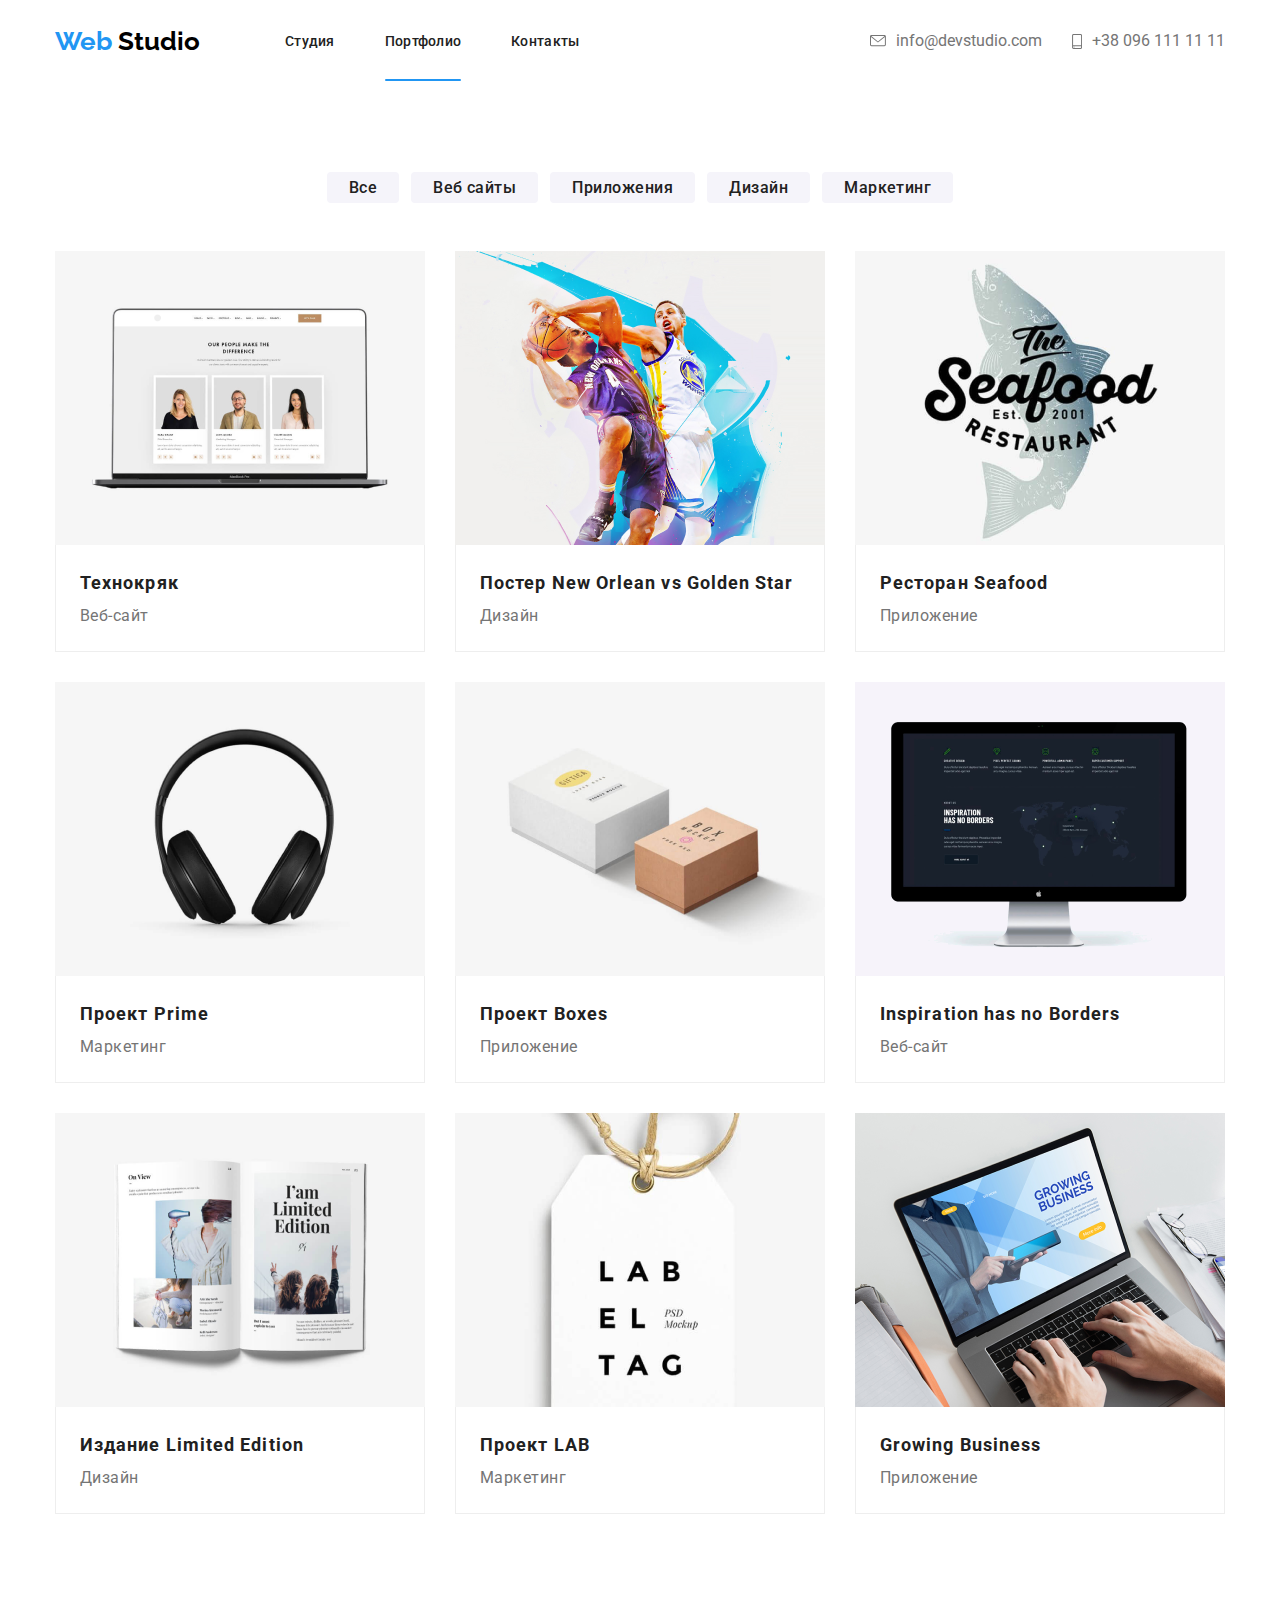
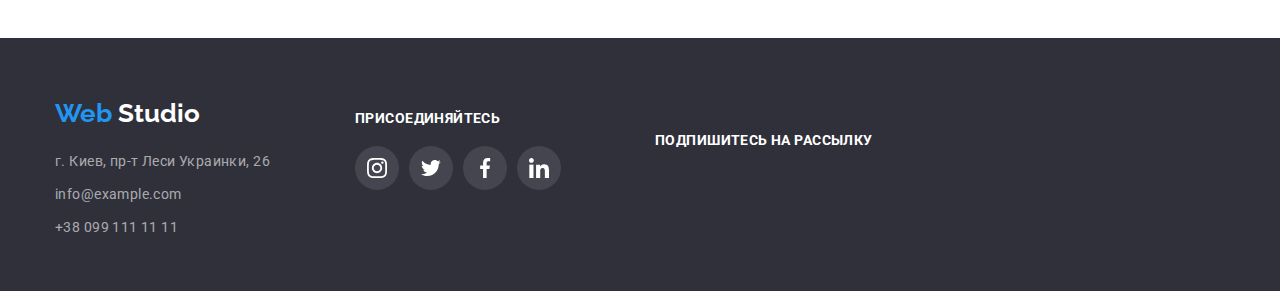
==== portfolio.html @ 468385b3 "создала новый репозиторий" ====
<!DOCTYPE html>
<html lang="en">
  <head>
    <meta charset="UTF-8" />
    <meta name="viewport" content="width=device-width, initial-scale=1.0" />
    <title>Portfolio</title>
    <link rel="stylesheet" href="./css/normalize.css" />
    <link rel="stylesheet" href="./css/style.css" />
    <link
      href="https://fonts.googleapis.com/css2?family=Raleway:wght@400;700&family=Roboto:wght@400;700&display=swap"
      rel="stylesheet"
    />
  </head>
  <body>
    <!-- site header -->
    <header>
      <div class="container header indent">
        <div class="header-logo">
          <div class="logo">
            <a href="/index.html">
              <span class="logo-web">Web</span>
              <span class="logo-st">Studio</span>
            </a>
          </div>
          <nav>
            <ul class="site-nav">
              <li class="item">
                <a href="../goit-markup-hw-05/index.html" class="link">Студия</a>
              </li>
              <li class="item">
                <a href="./portfolio.html" class="link curent">Портфолио</a>
              </li>
              <li class="item"><a href="" class="link">Контакты</a></li>
            </ul>
          </nav>
        </div>
        <div class="header-contact">
          <a class="link" href="mailto:info@devstudio.com">
            <!-- <img src="./image/envelope(hover).svg" alt="email" /> -->
            <svg class="icon-mail link">
              <use href="./sprite.svg#icon-mail"></use>
            </svg>
            <span>info@devstudio.com</span>
          </a>
          <a class="link" href="tel:+380961111111">
            <!-- <img src="./image/smartphone.svg" alt="tel" /> -->
            <svg class="icon-phone link">
              <use href="./sprite.svg#icon-smartphone"></use>
            </svg>
            <span>+38 096 111 11 11</span>
          </a>
        </div>
      </div>
    </header>
    <main>
      <div class="container">
        <nav class="hero-site">
          
              <a href="" class="link">Все</a>
            
              <a href="" class="link">Веб сайты</a>
           
              <a href="" class="link">Приложения</a>
           
              <a href="" class="link">Дизайн</a>
           
              <a href="" class="link">Маркетинг</a>
           
        </nav>
        
          <ul class="flex-container">
            <li class="title-depiction">
            <div class="flex-visible">
              
              <div class="text-depiction">
                Технокряк это современная площадка распространения коронавируса.
                Компании используют эту платформу для цифрового шпионажа и атак
                на защищённые сервера конкурентов
            </div>
              <div>
                <img src="./imagess/container1.png" alt="" />
              </div>
            </div>
            <div class="tehno-text">
              <div>Технокряк</div>
              <div class="text">Веб-сайт</div>
              </div>
            </li>
            <li class="title-depiction">
              <div class="flex-visible">
              <div class="text-depiction">
                Технокряк это современная площадка распространения коронавируса.
                Компании используют эту платформу для цифрового шпионажа и атак
                на защищённые сервера конкурентов
              </div>
              <div class="flex-img">
              <img src="./imagess/container2.png" alt="" />
              </div>
              </div>
              <div class="tehno-text">
              <div>Постер New Orlean vs Golden Star</div>
              <div class="text">Дизайн</div>
              </div>
            </li>
            <li class="title-depiction">
              <div class="flex-visible">
              <div class="text-depiction">
                Технокряк это современная площадка распространения коронавируса.
                Компании используют эту платформу для цифрового шпионажа и атак
                на защищённые сервера конкурентов
              </div>
              <div class="flex-img">
              <img src="./imagess/container3.png" alt="" />
              </div>
              </div>
              <div class="tehno-text">
              <div>Ресторан Seafood</div>
              <div class="text">Приложение</div>
              </div>
            </li>
            <li class="title-depiction">
              <div class="flex-visible">
              <div class="text-depiction">
                Технокряк это современная площадка распространения коронавируса.
                Компании используют эту платформу для цифрового шпионажа и атак
                на защищённые сервера конкурентов
              </div>
              <div class="flex-img">
              <img src="./imagess/container4.png" alt="" />
              </div>
              </div>
              <div class="tehno-text">
              <div>Проект Prime</div>
              <div class="text">Маркетинг</div>
              </div>
            </li>
            <li class="title-depiction">
              <div class="flex-visible">
              <div class="text-depiction">
                Технокряк это современная площадка распространения коронавируса.
                Компании используют эту платформу для цифрового шпионажа и атак
                на защищённые сервера конкурентов
              </div>
              <div class="flex-img">
              <img src="./imagess/container5.png" alt="" />
              </div>
              </div>
              <div class="tehno-text">
              <div>Проект Boxes</div>
              <div class="text">Приложение</div>
              </div>
            </li>
            <li class="title-depiction">
              <div class="flex-visible">
              <div class="text-depiction">
                Технокряк это современная площадка распространения коронавируса.
                Компании используют эту платформу для цифрового шпионажа и атак
                на защищённые сервера конкурентов
              </div>
              <div class="flex-img">
              <img src="./imagess/container6.png" alt="" />
              </div>
              </div>
              <div class="tehno-text">
              <div>Inspiration has no Borders</div>
              <div class="text">Веб-сайт</div>
              </div>
            </li>
            <li class="title-depiction">
              <div class="flex-visible">
              <div class="text-depiction">
                Технокряк это современная площадка распространения коронавируса.
                Компании используют эту платформу для цифрового шпионажа и атак
                на защищённые сервера конкурентов
              </div>
              <div class="flex-img">
              <img src="./imagess/container7.png" alt="" />
              </div>
              </div>
              <div class="tehno-text">
              <div>Издание Limited Edition</div>
              <div class="text">Дизайн</div>
              </div>
            </li>
            <li class="title-depiction">
              <div class="flex-visible">
              <div class="text-depiction">
                Технокряк это современная площадка распространения коронавируса.
                Компании используют эту платформу для цифрового шпионажа и атак
                на защищённые сервера конкурентов
              </div>
              <div class="flex-img">
              <img src="./imagess/container8.png" alt="" />
              </div>
              </div>
              <div class="tehno-text">
              <div>Проект LAB</div>
              <div class="text">Маркетинг</div>
              </div>
            </li>
            <li class="title-depiction">
              <div class="flex-visible">
              <div class="text-depiction">
                Технокряк это современная площадка распространения коронавируса.
                Компании используют эту платформу для цифрового шпионажа и атак
                на защищённые сервера конкурентов
              </div>
              <div class="flex-img">
              <img src="./imagess/container9.png" alt="" />
              </div>
              </div>
              <div class="tehno-text">
              <div>Growing Business</div>
              <div class="text">Приложение</div>
              </div>
            </li>
          </ul>
        
      </div>
    </main>
    <!-- footer -->
        <footer class="footer">
          <div class="container footer-nav">
            <div class="footer-style">
        
              <div class="logo-footer">
                <div class="logo-bottom">
                  <a href="/index.html">
                    <span class="logo-web">Web</span>
                    <span class="logo-styd">Studio</span>
                  </a>
                </div>
                <ul class="footer-address">
                  <li>
                    <address class="address">
                      г. Киев, пр-т Леси Украинки, 26
                    </address>
                  </li>
                  <li>
                    <a href="mailto:info@example.com" class="connect">info@example.com</a>
                  </li>
                  <li>
                    <a href="tel:+380991111111" class="connect">+38 099 111 11 11</a>
                  </li>
                </ul>
              </div>
              <div>
                <p class="title-connect ">присоединяйтесь</p>
                <ul class="footer-address-item">
                  <li class="item-footer">
                    <a href="https://www.instagram.com/?hl=ru" target="_blank">
                      <svg class="icon">
                        <use href="./sprite.svg#icon-instagram"></use>
                      </svg>
                      <!-- <img src="./image/instagram.svg" alt="instagram"/> -->
                    </a>
                  </li>
                  <li class="item-footer">
                    <a href="https://twitter.com/explore" target="_blank">
                      <svg class="icon">
                        <use href="./sprite.svg#icon-twitter"></use>
                      </svg>
                      <!-- <img src="./image/Twiter.svg" alt="Twitter"/> -->
                    </a>
                  </li>
                  <li class="item-footer">
                    <a href="https://facebook.com" target="_blank">
                      <svg class="icon">
                        <use href="./sprite.svg#icon-facebook"></use>
                      </svg>
                      <!-- <img src="./image/FB.svg" alt="FB" /> -->
                    </a>
                  </li>
                  <li class="item-footer">
        
                    <a href="https://www.linkedin.com/" target="_blank">
                      <svg class="icon">
                        <use href="./sprite.svg#icon-linkedin"></use>
                      </svg>
                      <!-- <img src="./image/in.svg" alt="in"/> -->
                    </a>
                  </li>
                </ul>
              </div>
        
              <div class="subscription">
                <p class="title-connect ">Подпишитесь на рассылку</ps>
        
              </div>
            </div>
          </div>
        </footer>

  </body>
</html>
---- css/style.css ----
:root {
  --title-text-color: #212121;
  --text-color: #757575;
  --link-text-color: #2196f3;
  --bcg-color: rgba(166, 168, 184, 0.8);
  --bcg-btn-color: #2196f3;
  --text-white-color: #ffffff;
  --text-black-color: #000000;
  --bcg-color-grey: rgba(47, 48, 58, 0.8);
}
html {
  box-sizing: border-box;
}
*,
*::before,
*::after {
  box-sizing: inherit;
}
body {
  font-family: Roboto;
  color: var(--text-white-color);
  margin: 0;
}
.p {
  margin: 0;
}

.container {
  width: 1200px;
  padding-left: 15px;
  padding-right: 15px;
  margin: 0 auto;
}
ul {
  list-style: none;
  margin: 0 auto;
  padding: 0;
}
a {
  text-decoration: none;
}
.link {
  text-decoration: none;
}
/*logo  */
.header {
  display: flex;
  align-items: center;
}
.header-logo {
  display: flex;
  align-items: center;
}

.logo {
  font: bold 26px/31px Raleway, serif;
}
.logo :hover,
.logo :focus {
  text-decoration: underline var(--link-text-color);
}
.logo-web {
  color: var(--link-text-color);
}
.logo-st {
  color: var(--text-black-color);
}

.site-nav {
  margin-left: 85px;
  margin-top: 32px;
  display: flex;
}
.site-nav .link {
  color: var(--title-text-color);
  font: 500 14px/16px Roboto, serif;
  letter-spacing: 0.02em;
  display: block;

  padding-bottom: 32px;
  position: relative;
}
.site-nav .item + .item {
  margin-left: 50px;
}
.site-nav .link::after,
.site-nav .link::after {
  content: '';

  bottom: 0;
  left: 0;
  width: 100%;
  height: 2px;
  position: absolute;
  background-color: var(--link-text-color);
  border-radius: 20px;
  opacity: 0;
  transition: opacity 250ms cubic-bezier(0.4, 0, 0.2, 1);
}
.site-nav .curent::after,
.site-nav .curent::after {
  content: '';
  bottom: 0;
  left: 0;
  width: 100%;
  height: 2px;
  position: absolute;
  background-color: var(--link-text-color);
  border-radius: 20px;
  opacity: 1;
}
.site-nav .link:hover::after,
.site-nav .link:focus::after {
  opacity: 1;
}
/* commun-nav */
.header-contact {
  display: flex;
  margin-top: 32px;
  margin-bottom: 32px;
  align-items: center;
  margin-left: auto;
}
.header-contact .link {
  display: flex;
  align-items: center;
  color: var(--text-color);
  transition: color 250ms cubic-bezier(0.4, 0, 0.2, 1),
    fill 250ms cubic-bezier(0.4, 0, 0.2, 1);
}
.header-contact .link + .link {
  margin-left: 30px;
}

.header-contact .link:hover,
.header-contact .link:focus {
  color: var(--link-text-color);
  fill: var(--link-text-color);
}
.link:hover .icon-mail,
.link:focus .icon-mail {
  fill: var(--link-text-color);
}
.link:hover .icon-phone,
.link:focus .icon-phone {
  fill: var(--link-text-color);
}
/* svg-icon */
.icon-mail {
  width: 16px;
  height: 12px;
  margin-right: 10px;
  fill: var(--text-color);
}

.icon-phone {
  width: 10px;
  height: 15px;
  margin-right: 10px;
  fill: var(--text-color);
}
/* site-nav */
.main-section {
  max-width: 100%;
  margin: 0 auto;
}
/* HERO */

.hero {
  position: relative;
  min-height: 600px;
  max-width: 1600px;
  margin-left: auto;
  margin-right: auto;
  text-align: center;
  margin-bottom: 94px;
  background-image: linear-gradient(
      to right,
      rgba(47, 48, 58, 0.8),
      rgba(47, 48, 58, 0.8)
    ),
    url(../image/Headerimg.jpg);
  background-size: cover;
  background-repeat: no-repeat;
  background-position: center;
}

.hero .title {
  color: var(--text-white-color);
  font: 900 44px/60px Roboto, serif;
  letter-spacing: 0.06em;
  text-transform: uppercase;
  position: absolute;
  top: 40%;
  left: 50%;
  transform: translate(-50%, -50%);
  text-align: center;
}

.hero .link {
  color: var(--text-white-color);
  font: bold 16px/30px Roboto, serif;
  padding: 10px 32px;
  border-radius: 4px;
  letter-spacing: 0.06em;
  position: absolute;
  bottom: 25%;
  left: 50%;

  transform: translate(-50%, -50%);
  background-color: var(--link-text-color);
}
.hero-img {
  max-width: 100%;
}
/* description of solutions */
.features {
  margin-bottom: 94px;
  /* height: 251px; */
}
.features-item,
.feature-doing-item,
.features-team-item,
.customers-item,
.footer-address-item,
.hero-site-item {
  display: flex;
}
.features-item .item + .item,
.feature-doing-item .item + .item,
.features-team-item .item + .item,
.customers-item .item + .item {
  margin-left: 30px;
}
.features-icon {
  width: 270px;
  height: 120px;
  left: 215px;
  top: 774px;
  background: #f5f4fa;
  border-radius: 4px;
  margin-bottom: 30px;
  padding: 25px 102px;
}
.features-doing .title,
.features-team .title,
.customers .title {
  font: bold 36px/42px Roboto, serif;
  letter-spacing: 0.03em;
  color: var(--title-text-color);
  text-align: center;
}

.features .title {
  font: bold 14px/16px Roboto, serif;
  letter-spacing: 0.03em;
  text-transform: uppercase;
  color: var(--title-text-color);
  width: 270px;
  margin-bottom: 10px;
}
.features .text {
  color: var(--text-color);
  line-height: 24px;
  font-size: 14px;
  width: 270px;
  letter-spacing: 0.03em;
}

/* our doin */

/* .hero, */
.features,
.features-doing,
.features-team,
.customers {
  margin: 0px;
  margin-bottom: 94px;
  padding: 0;
  position: relative;
}
.images {
  display: block;
}
.feature-doing-item .item {
  position: relative;
  height: 100%;
}
.features-doing .link {
  font: bold 14px/16px Roboto, serif;
  font-family: Roboto;
  letter-spacing: 0.03em;
  text-transform: uppercase;
  color: var(--text-white-color);
  background-color: var(--bcg-color-grey);

  width: 370px;
  height: 70px;
  display: flex;
  justify-content: center;
  align-items: center;
  position: absolute;
  bottom: 0;
  left: 0;
}

.link-item {
  text-decoration: none;
  width: 370px;
  height: 294px;
}

/* our team */
.section-team {
  display: flex;
  justify-content: center;
  max-width: 100%;
  height: 702px;
  margin: 0 auto;
  background: #f5f4fa;
}
.section-team-work {
  box-shadow: 0px 2px 1px rgba(0, 0, 0, 0.2), 0px 1px 1px rgba(0, 0, 0, 0.14),
    0px 1px 3px rgba(0, 0, 0, 0.12);
  border-radius: 0px 0px 4px 4px;
}
.section-team-work + .section-team-work {
  margin-left: 30px;
}
.features-team {
  font: normal 16px/19px Roboto, serif;
  text-align: center;
  letter-spacing: 0.03em;
  color: var(--title-text-color);
}
.features-team .name {
  margin: 0 auto;
  padding-top: 30px;
  padding-bottom: 10px;
  font-weight: 500;
}
.features-team .profession {
  margin-top: 10px;
  color: var(--text-color);
}
.features-team .link {
  color: #afb1b8;
}
.features-team .link:hover {
  color: var(--link-text-color);
}
.list-icon {
  display: flex;
  margin-top: 16px;
  padding-bottom: 24px;
  justify-content: center;
}
.list-icon-item {
  width: 44px;
  height: 44px;
  border-radius: 50%;
  display: flex;
  align-items: center;
  justify-content: center;
  transition: color 250ms cubic-bezier(0.4, 0, 0.2, 1),
    fill 250ms cubic-bezier(0.4, 0, 0.2, 1),
    background-color 250ms cubic-bezier(0.4, 0, 0.2, 1),
    border-radius 250ms cubic-bezier(0.4, 0, 0.2, 1);
}
.list-icon-item:hover,
.list-icon-item:focus {
  width: 44px;
  height: 44px;
  border-radius: 50%;
  background-color: var(--bcg-btn-color);
  fill: var(--text-white-color);
}
.icon {
  width: 20px;
  height: 20px;
  fill: #afb1b8;
  display: flex;
  align-items: center;
  justify-content: center;
}
.list-icon-item:hover .icon,
.list-icon-item:focus .icon {
  fill: var(--text-white-color);
}
.list-icon-item + .list-icon-item {
  margin-left: 10px;
}
/* customers */
.customers-item .link {
  border: 1px solid #afb1b8;
  border-radius: 4px;
  width: 170px;
  height: 90px;
  display: flex;
  align-items: center;
  justify-content: center;
}
/* .customers-item .link {
  color: var(--link-text-color);
  width: 170px;
  height: 90px;
} */
.customers-item .link:hover,
.customers-item .link:focus {
  border: 1px solid #2196f3;
  border-radius: 4px;
  color: var(--link-text-color);
  fill: var(--link-text-color);
}
.link:hover .icon-customer,
.link:focus .icon-customer {
  fill: var(--link-text-color);
}
.icon-customer {
  fill: #afb1b8;
  transition: color 250ms cubic-bezier(0.4, 0, 0.2, 1),
    fill 250ms cubic-bezier(0.4, 0, 0.2, 1);
}

.icon-customer.one {
  width: 44px;
  height: 49px;
}
.icon-customer.two {
  width: 40px;
  height: 52px;
}
.icon-customer.three {
  width: 41px;
  height: 43px;
}
.icon-customer.four {
  width: 80px;
  height: 42px;
}
.icon-customer.five {
  width: 59px;
  height: 47px;
}
.icon-customer.six {
  width: 88px;
  height: 45px;
}
/* footer */
.footer {
  max-width: 100%;
  height: 253px;
  margin: 0 auto;
  background-color: #2f303a;
}
.footer-style {
  display: flex;
  align-items: center;
}

.logo-footer {
  display: block;
  margin-top: 60px;
}
.logo-bottom {
  margin-bottom: 20px;
  font: bold 26px/31px Raleway, serif;
}
.logo-bottom:hover,
.logo-bottoms:focus {
  text-decoration: underline var(--link-text-color);
}
.footer-address {
  width: 231px;
  margin-right: 69px;
}
.logo-styd,
.address {
  color: var(--text-white-color);
}

.connect,
.address {
  font: normal 14px/24px Roboto, serif;
  letter-spacing: 0.03em;
  color: rgba(255, 255, 255, 0.6);
  text-decoration: none;
  margin-bottom: 9px;
  display: flex;
  align-items: center;
}

.title-connect {
  font: bold 14px/16px Roboto, serif;
  letter-spacing: 0.03em;
  text-transform: uppercase;
  color: var(--text-white-color);
  margin-bottom: 20px;
  display: flex;
  align-items: center;
}
.footer-address-item .item-footer + .item-footer {
  margin-left: 10px;
}
.subscription {
  display: flex;
  align-items: center;
  margin-left: 94px;
}
.item-footer {
  width: 44px;
  height: 44px;
  display: flex;
  align-items: center;
  justify-content: center;
  background: rgba(255, 255, 255, 0.1);
  border-radius: 50%;

  transition: background-color 250ms cubic-bezier(0.4, 0, 0.2, 1),
    border-radius 250ms cubic-bezier(0.4, 0, 0.2, 1);
}
.item-footer .icon {
  fill: var(--text-white-color);
}
.item-footer:hover,
.item-footer:focus {
  border-radius: 50%;
  background-color: var(--bcg-btn-color);
  fill: var(--text-white-color);
}

/* portfolio.css */
.hero-site {
  text-align: center;
  margin-bottom: 50px;
}
.hero-site .link {
  color: var(--title-text-color);
  font: 500 16px/26px Roboto, serif;
  letter-spacing: 0.03em;
  justify-content: center;
  margin-bottom: 34px;
  background-color: #f5f4fa;
  border-radius: 4px;
  padding: 6px 22px;

  transition: color 250ms cubic-bezier(0.4, 0, 0.2, 1),
    fill 250ms cubic-bezier(0.4, 0, 0.2, 1),
    background-color 250ms cubic-bezier(0.4, 0, 0.2, 1);
}
.hero-site .link + .link {
  margin-left: 8px;
}
.indent {
  margin-bottom: 93px;
}

.hero-site .link:hover,
.hero-site .link:focus {
  color: var(--text-white-color);
  background-color: var(--bcg-btn-color);
}
.title-depiction {
  font: bold 18px/36px Roboto, serif;
  letter-spacing: 0.06em;
  color: var(--title-text-color);
  margin-bottom: 30px;
  overflow: hidden;
  width: 370px;
  margin-right: 30px;
  box-shadow: none;
  transition: box-shadow 250ms cubic-bezier(0.4, 0, 0.2, 1);
}
.flex-visible {
  position: relative;
  overflow: hidden;
  height: 294px;
}

.text-depiction {
  font: normal 18px/28px Roboto, serif;
  letter-spacing: 0.03em;
  width: 370px;
  height: 294px;
  text-align: center;
  display: flex;
  align-items: center;
  position: absolute;
  transform: translateY(100%);
  background: rgba(33, 150, 243, 0.9);
  color: var(--text-white-color);
  cursor: pointer;
  transition: transform 250ms cubic-bezier(0.4, 0, 0.2, 1);
}
.title-depiction:hover .text-depiction,
.title-depiction:focus .text-depiction {
  transform: translateY(0);
  cursor: pointer;
}

.title-depiction .text {
  font: normal 16px/30px Roboto, serif;
  letter-spacing: 0.03em;
  color: var(--text-color);
}
.title-depiction:hover,
.title-depiction:focus {
  cursor: pointer;
  box-shadow: 1px 4px 6px rgba(0, 0, 0, 0.16), 0px 4px 4px rgba(0, 0, 0, 0.06),
    0px 1px 1px rgba(0, 0, 0, 0.12);
}
.flex-container {
  display: flex;
  flex-wrap: wrap;
  max-width: 100%;
  margin-left: auto;
  margin-right: auto;
  margin-bottom: 94px;
}

.title-depiction:nth-child(3n) {
  margin-right: 0px;
}
.tehno-text {
  padding-top: 20px;
  padding-left: 24px;
  padding-bottom: 20px;
  border-bottom: 1px solid #eeeeee;
  border-right: 1px solid #eeeeee;
  border-left: 1px solid #eeeeee;
}
.curent {
}
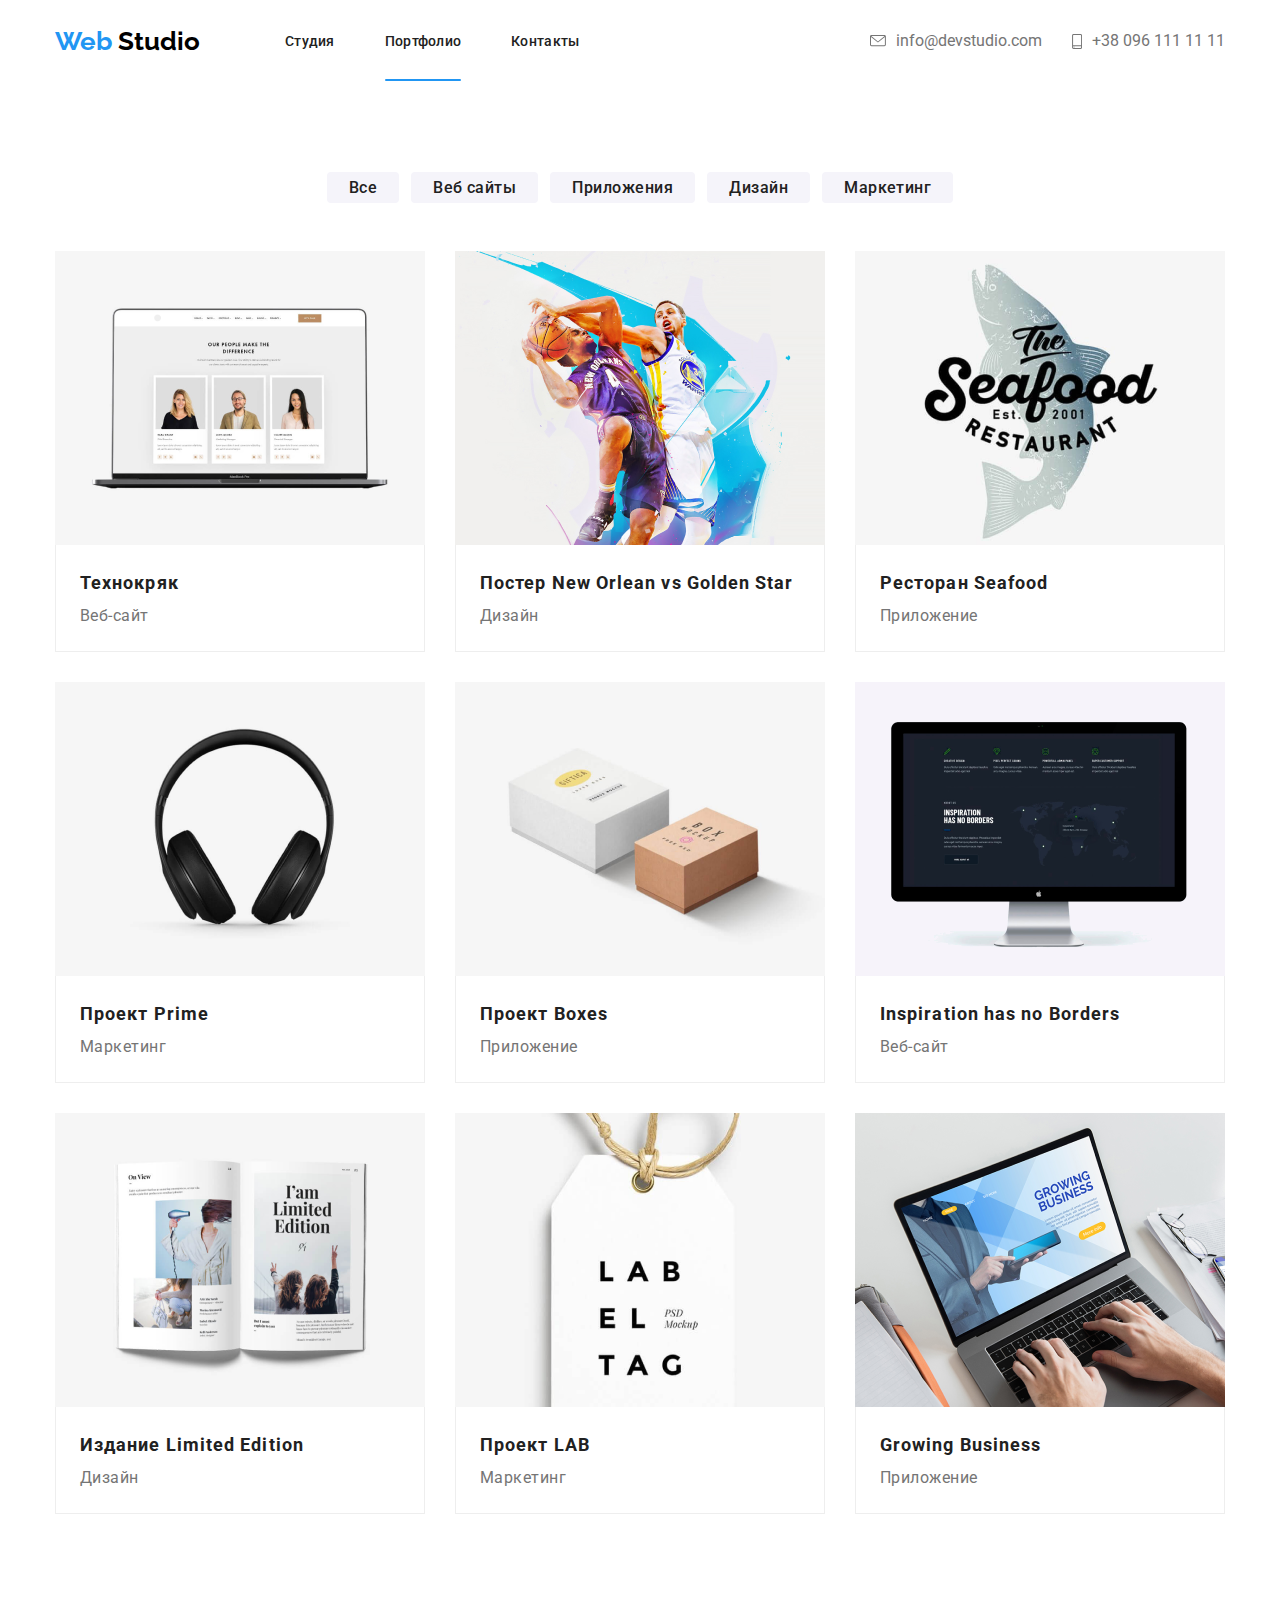
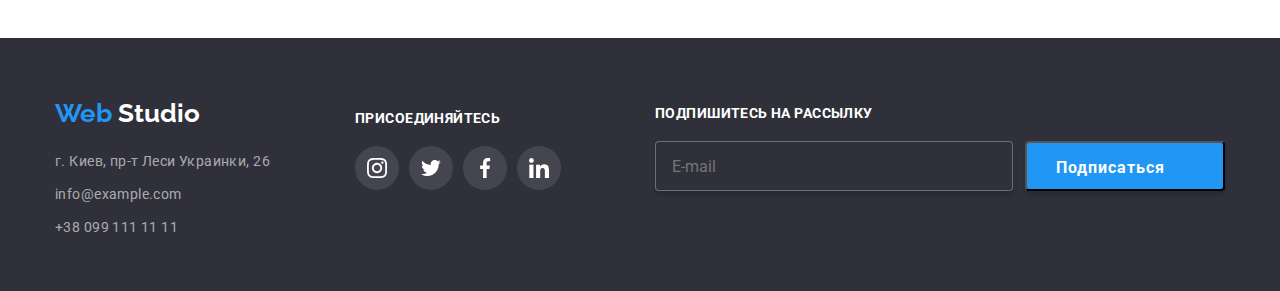
==== commit 66cfc42d: "сделала модалку" ====
--- a/portfolio.html
+++ b/portfolio.html
@@ -219,77 +219,89 @@
       </div>
     </main>
     <!-- footer -->
-        <footer class="footer">
-          <div class="container footer-nav">
-            <div class="footer-style">
-        
-              <div class="logo-footer">
-                <div class="logo-bottom">
-                  <a href="/index.html">
-                    <span class="logo-web">Web</span>
-                    <span class="logo-styd">Studio</span>
-                  </a>
+          <footer class="footer">
+            <div class="container footer-nav">
+              <div class="footer-style">
+          
+                <div class="logo-footer">
+                  <div class="logo-bottom">
+                    <a href="/index.html">
+                      <span class="logo-web">Web</span>
+                      <span class="logo-styd">Studio</span>
+                    </a>
+                  </div>
+                  <ul class="footer-address">
+                    <li>
+                      <address class="address">
+                        г. Киев, пр-т Леси Украинки, 26
+                      </address>
+                    </li>
+                    <li>
+                      <a href="mailto:info@example.com" class="connect">info@example.com</a>
+                    </li>
+                    <li>
+                      <a href="tel:+380991111111" class="connect">+38 099 111 11 11</a>
+                    </li>
+                  </ul>
                 </div>
-                <ul class="footer-address">
-                  <li>
-                    <address class="address">
-                      г. Киев, пр-т Леси Украинки, 26
-                    </address>
-                  </li>
-                  <li>
-                    <a href="mailto:info@example.com" class="connect">info@example.com</a>
-                  </li>
-                  <li>
-                    <a href="tel:+380991111111" class="connect">+38 099 111 11 11</a>
-                  </li>
-                </ul>
-              </div>
-              <div>
-                <p class="title-connect ">присоединяйтесь</p>
-                <ul class="footer-address-item">
-                  <li class="item-footer">
-                    <a href="https://www.instagram.com/?hl=ru" target="_blank">
-                      <svg class="icon">
-                        <use href="./sprite.svg#icon-instagram"></use>
+                <div>
+                  <p class="title-connect ">присоединяйтесь</p>
+                  <ul class="footer-address-item">
+                    <li class="item-footer">
+                      <a href="https://www.instagram.com/?hl=ru" target="_blank">
+                        <svg class="icon">
+                          <use href="./sprite.svg#icon-instagram"></use>
+                        </svg>
+          
+                      </a>
+                    </li>
+                    <li class="item-footer">
+                      <a href="https://twitter.com/explore" target="_blank">
+                        <svg class="icon">
+                          <use href="./sprite.svg#icon-twitter"></use>
+                        </svg>
+          
+                      </a>
+                    </li>
+                    <li class="item-footer">
+                      <a href="https://facebook.com" target="_blank">
+                        <svg class="icon">
+                          <use href="./sprite.svg#icon-facebook"></use>
+                        </svg>
+          
+                      </a>
+                    </li>
+                    <li class="item-footer">
+          
+                      <a href="https://www.linkedin.com/" target="_blank">
+                        <svg class="icon">
+                          <use href="./sprite.svg#icon-linkedin"></use>
+                        </svg>
+          
+                      </a>
+                    </li>
+                  </ul>
+                </div>
+          
+                <div class="subscription">
+                  <p class="title-connect ">Подпишитесь на рассылку</ps>
+                  <form>
+                    <div class="form-field-footer">
+                      <label class="form-field-mail" for="mail"></label>
+                      <input type="email" name="mail" id="mail" placeholder="E-mail" />
+          
+                      <button class="form-field-button" type="submit">Подписаться</button>
+                      <svg class="button-svg">
+                        <use href="./sprite.svg#icon-iconsend"></use>
+          
                       </svg>
-                      <!-- <img src="./image/instagram.svg" alt="instagram"/> -->
-                    </a>
-                  </li>
-                  <li class="item-footer">
-                    <a href="https://twitter.com/explore" target="_blank">
-                      <svg class="icon">
-                        <use href="./sprite.svg#icon-twitter"></use>
-                      </svg>
-                      <!-- <img src="./image/Twiter.svg" alt="Twitter"/> -->
-                    </a>
-                  </li>
-                  <li class="item-footer">
-                    <a href="https://facebook.com" target="_blank">
-                      <svg class="icon">
-                        <use href="./sprite.svg#icon-facebook"></use>
-                      </svg>
-                      <!-- <img src="./image/FB.svg" alt="FB" /> -->
-                    </a>
-                  </li>
-                  <li class="item-footer">
-        
-                    <a href="https://www.linkedin.com/" target="_blank">
-                      <svg class="icon">
-                        <use href="./sprite.svg#icon-linkedin"></use>
-                      </svg>
-                      <!-- <img src="./image/in.svg" alt="in"/> -->
-                    </a>
-                  </li>
-                </ul>
-              </div>
-        
-              <div class="subscription">
-                <p class="title-connect ">Подпишитесь на рассылку</ps>
-        
+          
+                    </div>
+                  </form>
+                </div>
               </div>
             </div>
-          </div>
-        </footer>
+          </footer>
 
   </body>
 </html>
--- a/css/style.css
+++ b/css/style.css
@@ -20,6 +20,10 @@
   font-family: Roboto;
   color: var(--text-white-color);
   margin: 0;
+}
+.disable-scroll {
+  /* overflow: hidden; */
+  padding-right: 17px;
 }
 .p {
   margin: 0;
@@ -503,7 +507,7 @@
   margin-left: 10px;
 }
 .subscription {
-  display: flex;
+  display: block;
   align-items: center;
   margin-left: 94px;
 }
@@ -631,3 +635,238 @@
 }
 .curent {
 }
+
+/* 
+FORM
+*/
+.form-field-footer {
+  display: inline-flex;
+}
+.form-field-footer input {
+  border: 1px solid rgba(255, 255, 255, 0.3);
+  box-shadow: 0px 4px 4px rgba(0, 0, 0, 0.15);
+  border-radius: 4px;
+  background: #2f303a;
+  width: 358px;
+  height: 50px;
+  padding-left: 16px;
+  margin-right: 12px;
+}
+.form-field-button {
+  color: var(--text-white-color);
+  font: bold 16px/30px Roboto, serif;
+  padding: 10px 62px 10px 29px;
+  letter-spacing: 0.06em;
+  background-color: var(--link-text-color);
+  box-shadow: 0px 4px 4px rgba(0, 0, 0, 0.15);
+  border-radius: 4px;
+  width: 200px;
+  height: 50px;
+}
+
+.button-svg {
+  position: absolute;
+  fill: var(--text-white-color);
+  width: 24px;
+  height: 24px;
+  top: 13px;
+  right: 13px;
+}
+
+.form-hero-button {
+  color: var(--text-white-color);
+  font: bold 16px/30px Roboto, serif;
+  padding: 10px 32px;
+  border-radius: 4px;
+  letter-spacing: 0.06em;
+  position: absolute;
+  bottom: 25%;
+  left: 50%;
+
+  transform: translate(-50%, -50%);
+  background-color: var(--link-text-color);
+}
+.form-button {
+  box-shadow: 0px 4px 4px rgba(0, 0, 0, 0.15);
+
+  border-radius: 4px;
+  color: var(--text-white-color);
+  font: bold 16px/30px Roboto, serif;
+
+  letter-spacing: 0.06em;
+  background-color: var(--link-text-color);
+  padding: 10px 55px;
+  cursor: pointer;
+}
+.form-button:focus {
+  box-shadow: 0px 4px 4px rgba(0, 0, 0, 0.15);
+  background-color: var(--link-text-color);
+  border-radius: 4px;
+  color: var(--text-white-color);
+}
+
+.close-button:hover {
+  transform: scale(1.1);
+}
+
+.form-backdrop {
+  background-color: var(--text-white-color);
+}
+.backdrop {
+  position: fixed;
+  top: 0;
+  left: 0;
+  width: 100%;
+  height: 100%;
+  background-color: rgba(0, 0, 0, 0.3);
+  z-index: 100;
+}
+
+.backdrop.is-hidden {
+  opacity: 0;
+  pointer-events: none;
+}
+.popup {
+  position: absolute;
+  top: 35%;
+  left: 50%;
+  transform: translate(-50%, -50%);
+  max-width: 528px;
+  max-height: 581px;
+  padding: 40px 40px;
+  margin-top: 50px;
+  background: var(--text-white-color);
+  box-shadow: 0px 2px 1px rgba(0, 0, 0, 0.2), 0px 1px 1px rgba(0, 0, 0, 0.14),
+    0px 1px 3px rgba(0, 0, 0, 0.12);
+  border-radius: 4px;
+
+  margin-left: auto;
+  margin-right: auto;
+}
+.form-heading {
+  margin: 0;
+  margin-bottom: 30px;
+  font: normal bold 20px/23px Roboto, serif;
+
+  text-align: center;
+  letter-spacing: 0.03em;
+
+  color: var(--title-text-color);
+}
+.form-field {
+  display: flex;
+  flex-direction: column;
+  max-width: 100%;
+  margin-bottom: 28px;
+  position: relative;
+}
+.form-field:focus-within * {
+  color: var(--link-text-color);
+  border-radius: 4px;
+  outline: none;
+  border-color: rgb(0, 152, 253);
+}
+.form-label {
+  position: absolute;
+  left: 42px;
+  top: 50%;
+  transform: translateY(-50%);
+  font-size: 14px;
+  color: var(--text-color);
+  transition: transform 250ms cubic-bezier(0.4, 0, 0.2, 1);
+}
+.comment {
+  left: 16px;
+  top: 15%;
+}
+.form-field textarea {
+  background-color: var(--text-white-color);
+  border: 1px solid rgba(33, 33, 33, 0.2);
+  resize: none;
+  height: 120px;
+  cursor: pointer;
+}
+.form-field input {
+  border-radius: 4px;
+  background: #2f303a;
+  height: 40px;
+  padding-left: 42px;
+  background-color: var(--text-white-color);
+  border: 1px solid rgba(33, 33, 33, 0.2);
+  cursor: pointer;
+}
+.form-input:not(:placeholder-shown) ~ .form-label,
+.form-field:focus-within .form-label {
+  transform: translateY(-40px) translateX(-30px);
+  transition: transform 250ms cubic-bezier(0.4, 0, 0.2, 1);
+}
+
+.checkbox-field,
+.checkbox-label {
+  position: relative;
+  font: normal 14px/24px Roboto, serif;
+
+  letter-spacing: 0.03em;
+  margin-left: 9px;
+  color: var(--text-color);
+  margin-bottom: 30px;
+}
+
+.checkbox-label a {
+  margin-left: 3px;
+  margin-right: 3px;
+  color: var(--link-text-color);
+  text-decoration: underline;
+}
+
+.icon-check-Vector {
+  position: absolute;
+  top: 2px;
+  width: 16px;
+  height: 16px;
+  border: 1px solid var(--title-text-color);
+  border-radius: 3px;
+  background-color: var(--text-white-color);
+  flex-shrink: 0;
+  opacity: 0;
+}
+.icon-check-Vector:focus {
+  opacity: 0;
+  background: #2196f3;
+  border-radius: 2px;
+  fill: var(--text-white-color);
+}
+.close-button {
+  position: absolute;
+  right: 8px;
+  top: 8px;
+  border-radius: 50%;
+  width: 30px;
+  height: 30px;
+  background: #ffffff;
+  border: 1px solid rgba(0, 0, 0, 0.1);
+  transition: transform 250ms cubic-bezier(0.4, 0, 0.2, 1);
+  cursor: pointer;
+}
+.icon-form {
+  width: 18px;
+  height: 18px;
+  fill: var(--text-black-color);
+  display: flex;
+  justify-content: center;
+  align-items: center;
+}
+.close-button .icon-form:hover,
+.close-button .icon-form:focus {
+  border-radius: 2px;
+  fill: var(--link-text-color);
+}
+.checkin {
+  fill: var(--text-black-color);
+  position: absolute;
+  top: 11px;
+  left: 16px;
+}
+.icon-form:focus {
+  fill: var(--link-text-color);
+}
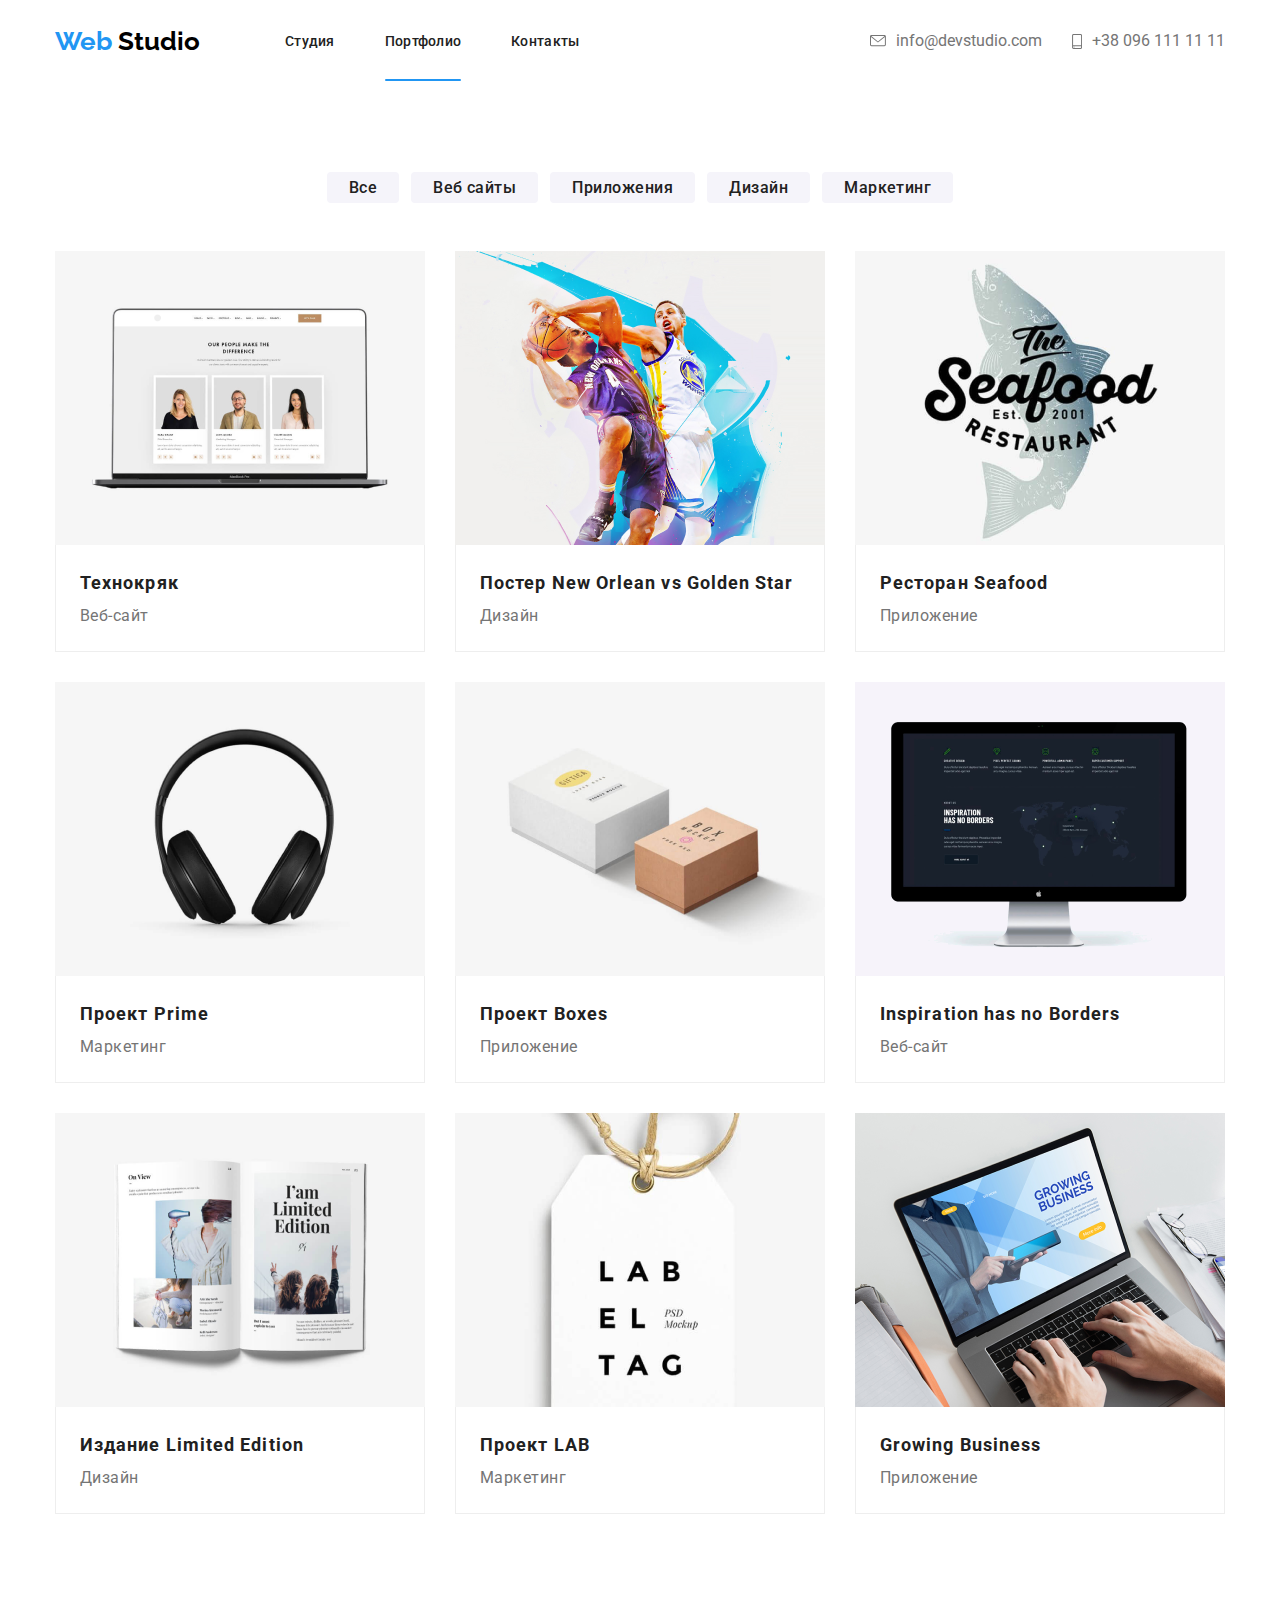
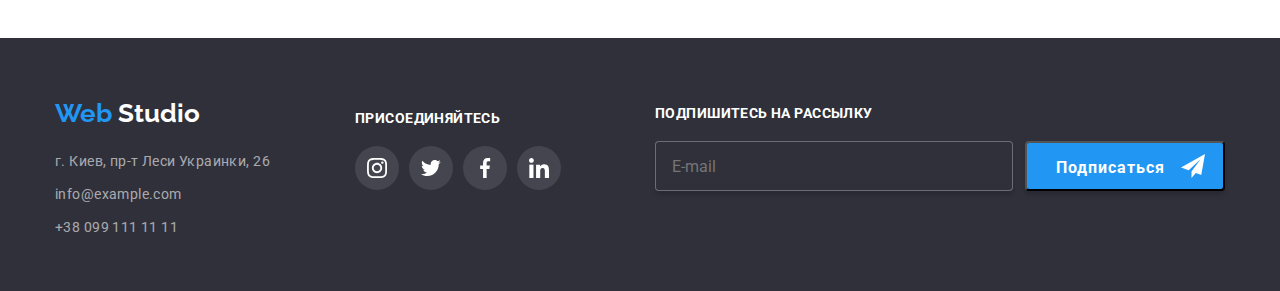
==== commit 6bcaa756: "поправила иконку в футере" ====
--- a/portfolio.html
+++ b/portfolio.html
@@ -219,89 +219,90 @@
       </div>
     </main>
     <!-- footer -->
-          <footer class="footer">
-            <div class="container footer-nav">
-              <div class="footer-style">
-          
-                <div class="logo-footer">
-                  <div class="logo-bottom">
-                    <a href="/index.html">
-                      <span class="logo-web">Web</span>
-                      <span class="logo-styd">Studio</span>
-                    </a>
-                  </div>
-                  <ul class="footer-address">
-                    <li>
-                      <address class="address">
-                        г. Киев, пр-т Леси Украинки, 26
-                      </address>
-                    </li>
-                    <li>
-                      <a href="mailto:info@example.com" class="connect">info@example.com</a>
-                    </li>
-                    <li>
-                      <a href="tel:+380991111111" class="connect">+38 099 111 11 11</a>
-                    </li>
-                  </ul>
-                </div>
-                <div>
-                  <p class="title-connect ">присоединяйтесь</p>
-                  <ul class="footer-address-item">
-                    <li class="item-footer">
-                      <a href="https://www.instagram.com/?hl=ru" target="_blank">
-                        <svg class="icon">
-                          <use href="./sprite.svg#icon-instagram"></use>
-                        </svg>
-          
-                      </a>
-                    </li>
-                    <li class="item-footer">
-                      <a href="https://twitter.com/explore" target="_blank">
-                        <svg class="icon">
-                          <use href="./sprite.svg#icon-twitter"></use>
-                        </svg>
-          
-                      </a>
-                    </li>
-                    <li class="item-footer">
-                      <a href="https://facebook.com" target="_blank">
-                        <svg class="icon">
-                          <use href="./sprite.svg#icon-facebook"></use>
-                        </svg>
-          
-                      </a>
-                    </li>
-                    <li class="item-footer">
-          
-                      <a href="https://www.linkedin.com/" target="_blank">
-                        <svg class="icon">
-                          <use href="./sprite.svg#icon-linkedin"></use>
-                        </svg>
-          
-                      </a>
-                    </li>
-                  </ul>
-                </div>
-          
-                <div class="subscription">
-                  <p class="title-connect ">Подпишитесь на рассылку</ps>
-                  <form>
-                    <div class="form-field-footer">
-                      <label class="form-field-mail" for="mail"></label>
-                      <input type="email" name="mail" id="mail" placeholder="E-mail" />
-          
-                      <button class="form-field-button" type="submit">Подписаться</button>
-                      <svg class="button-svg">
-                        <use href="./sprite.svg#icon-iconsend"></use>
-          
-                      </svg>
-          
-                    </div>
-                  </form>
-                </div>
-              </div>
+    <footer class="footer">
+      <div class="container footer-nav">
+        <div class="footer-style">
+    
+          <div class="logo-footer">
+            <div class="logo-bottom">
+              <a href="/index.html">
+                <span class="logo-web">Web</span>
+                <span class="logo-styd">Studio</span>
+              </a>
             </div>
-          </footer>
+            <ul class="footer-address">
+              <li>
+                <address class="address">
+                  г. Киев, пр-т Леси Украинки, 26
+                </address>
+              </li>
+              <li>
+                <a href="mailto:info@example.com" class="connect">info@example.com</a>
+              </li>
+              <li>
+                <a href="tel:+380991111111" class="connect">+38 099 111 11 11</a>
+              </li>
+            </ul>
+          </div>
+          <div>
+            <p class="title-connect ">присоединяйтесь</p>
+            <ul class="footer-address-item">
+              <li class="item-footer">
+                <a href="https://www.instagram.com/?hl=ru" target="_blank">
+                  <svg class="icon">
+                    <use href="./sprite.svg#icon-instagram"></use>
+                  </svg>
+    
+                </a>
+              </li>
+              <li class="item-footer">
+                <a href="https://twitter.com/explore" target="_blank">
+                  <svg class="icon">
+                    <use href="./sprite.svg#icon-twitter"></use>
+                  </svg>
+    
+                </a>
+              </li>
+              <li class="item-footer">
+                <a href="https://facebook.com" target="_blank">
+                  <svg class="icon">
+                    <use href="./sprite.svg#icon-facebook"></use>
+                  </svg>
+    
+                </a>
+              </li>
+              <li class="item-footer">
+    
+                <a href="https://www.linkedin.com/" target="_blank">
+                  <svg class="icon">
+                    <use href="./sprite.svg#icon-linkedin"></use>
+                  </svg>
+    
+                </a>
+              </li>
+            </ul>
+          </div>
+    
+          <div class="subscription">
+            <p class="title-connect ">Подпишитесь на рассылку</ps>
+            <form>
+              <div class="form-field-footer">
+                <label class="form-field-mail" for="mail"></label>
+                <input type="email" name="mail" id="mail" placeholder="E-mail" />
+    
+                <button class="form-field-button" type="submit">Подписаться</button>
+                <svg class="button-svg">
+                  <use href="./sprite.svg#icon-iconsend"></use>
+    
+                </svg>
+    
+              </div>
+            </form>
+          </div>
+        </div>
+      </div>
+    </footer>
+    <script src="./js/modal.js"></script>
 
   </body>
 </html>
--- a/css/style.css
+++ b/css/style.css
@@ -641,6 +641,7 @@
 */
 .form-field-footer {
   display: inline-flex;
+  position: relative;
 }
 .form-field-footer input {
   border: 1px solid rgba(255, 255, 255, 0.3);
@@ -670,7 +671,7 @@
   width: 24px;
   height: 24px;
   top: 13px;
-  right: 13px;
+  right: 20px;
 }
 
 .form-hero-button {
@@ -795,12 +796,13 @@
   border: 1px solid rgba(33, 33, 33, 0.2);
   cursor: pointer;
 }
-.form-input:not(:placeholder-shown) ~ .form-label,
-.form-field:focus-within .form-label {
+
+.form-field:focus-within .form-label,
+.form-input:not(:placeholder-shown) + .form-label {
   transform: translateY(-40px) translateX(-30px);
   transition: transform 250ms cubic-bezier(0.4, 0, 0.2, 1);
-}
-
+  color: var(--link-text-color);
+}
 .checkbox-field,
 .checkbox-label {
   position: relative;
@@ -867,6 +869,6 @@
   top: 11px;
   left: 16px;
 }
-.icon-form:focus {
+.checkin:focus-within {
   fill: var(--link-text-color);
 }
